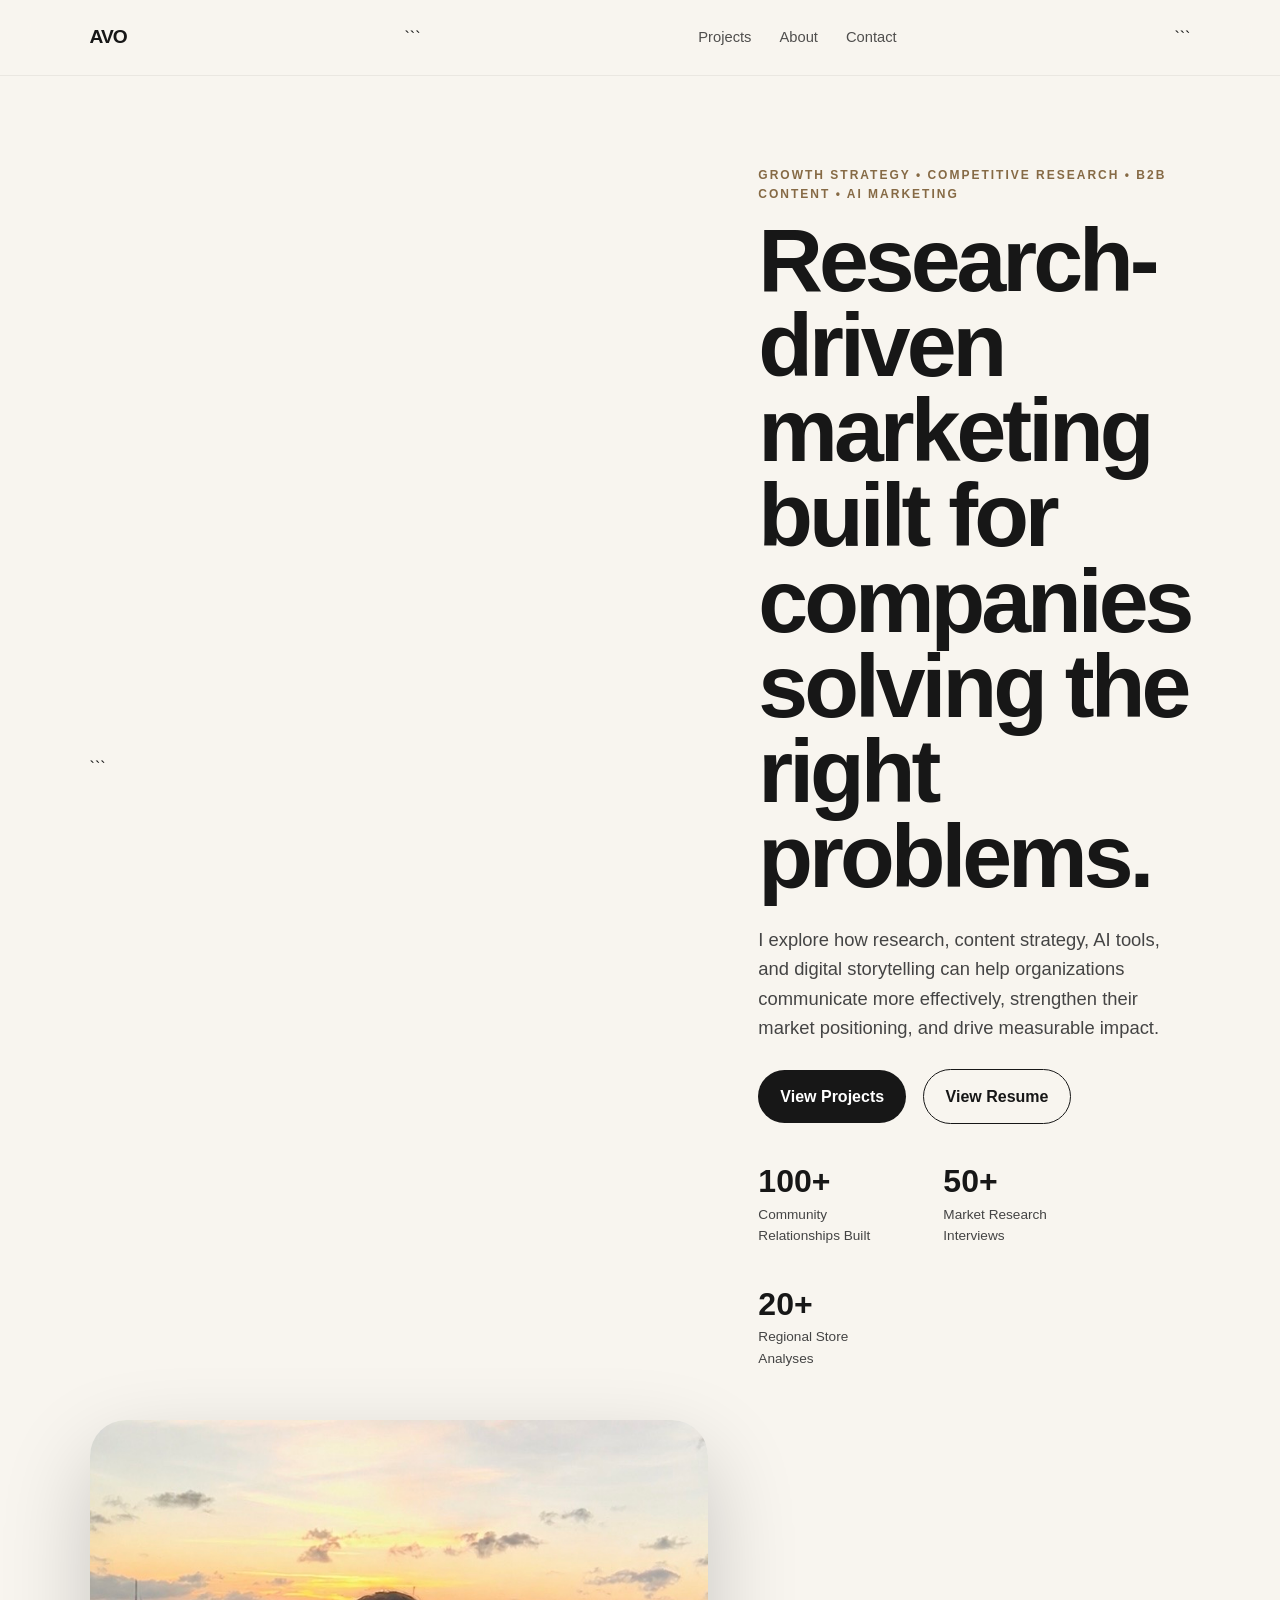
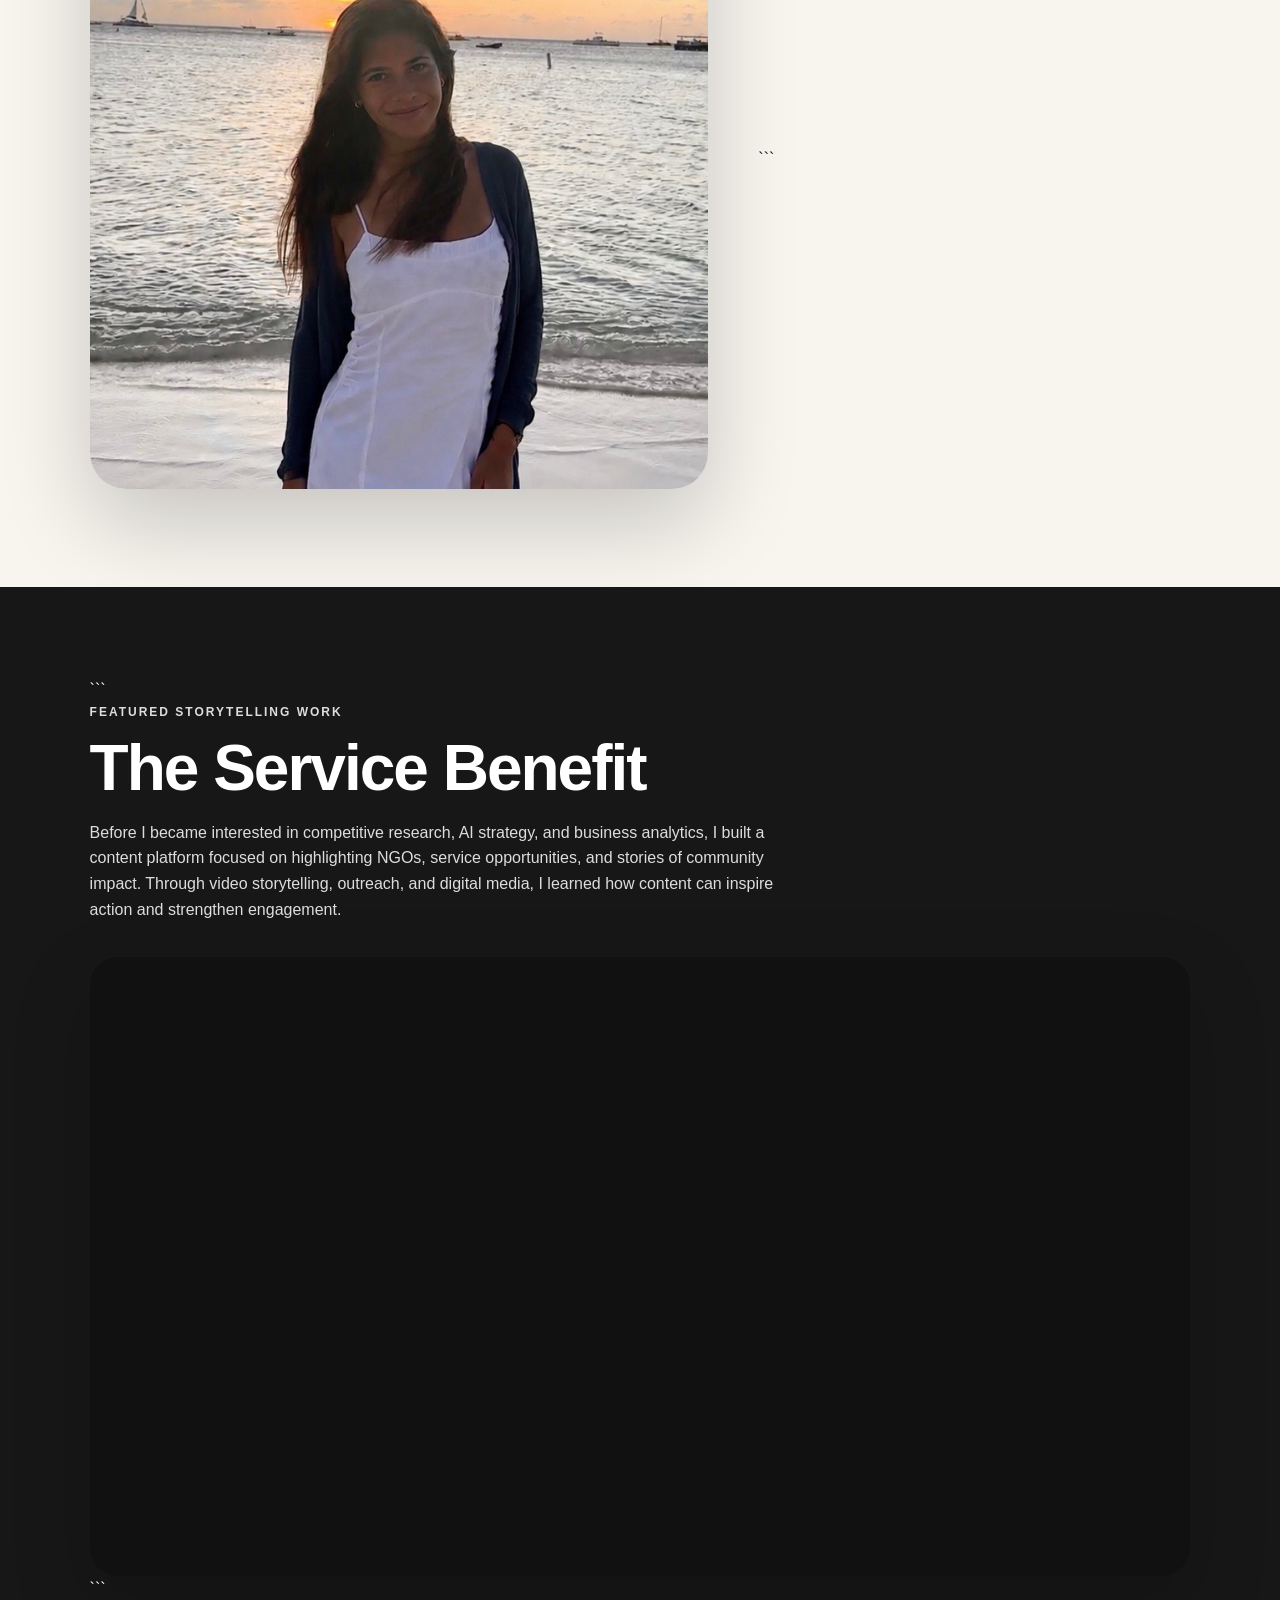
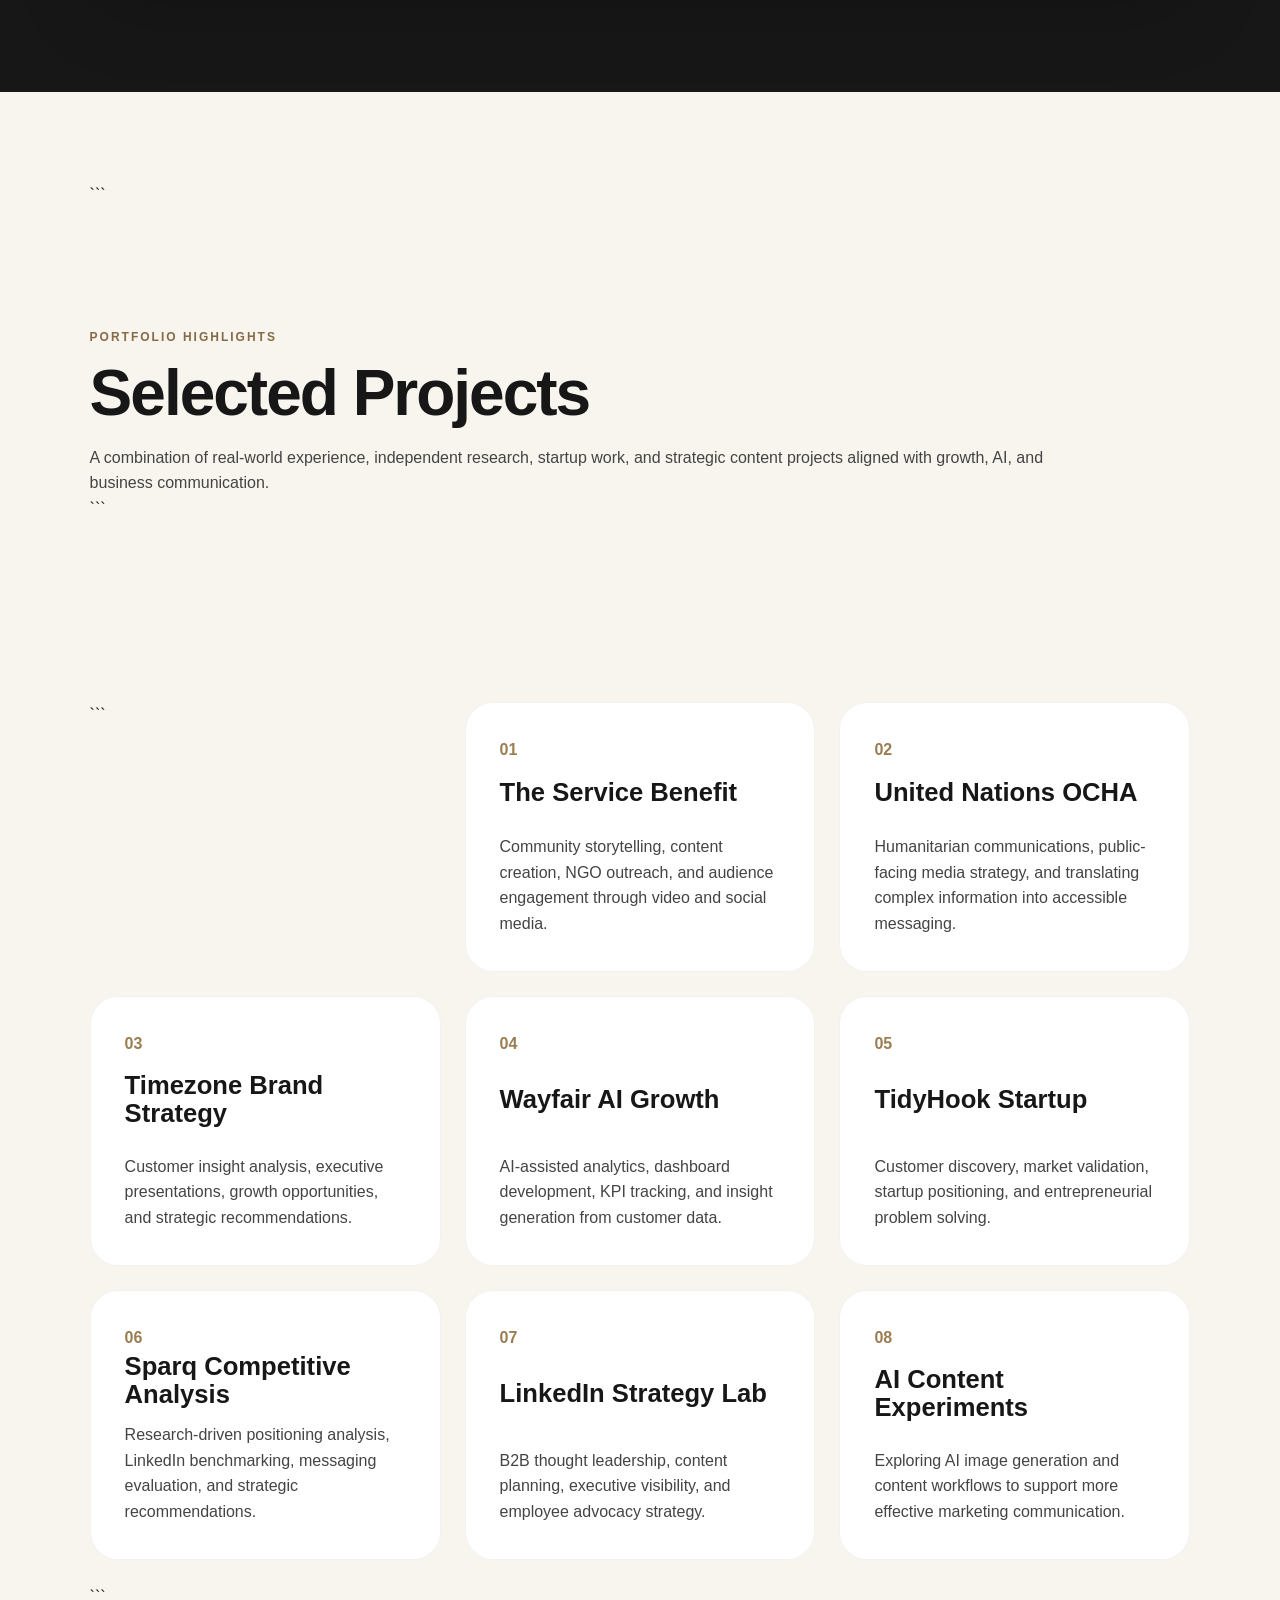
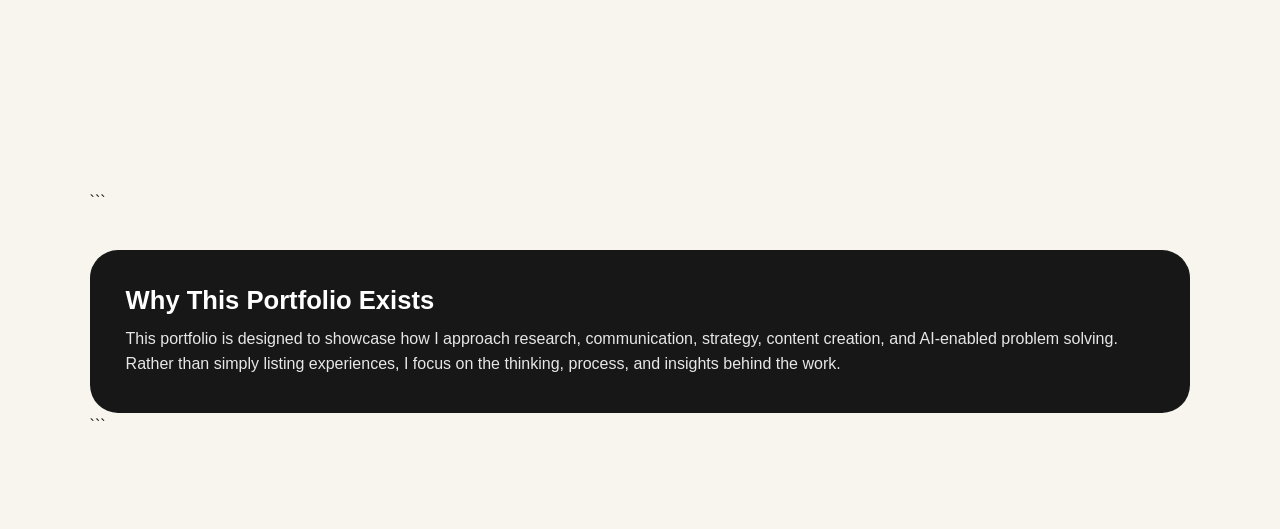
==== index.html @ b88ea1ae "update" ====
<!DOCTYPE html>

<html lang="en">
<head>
  <meta charset="UTF-8" />
  <meta name="viewport" content="width=device-width, initial-scale=1.0" />

  <title>Ariana Van Ormer | Growth Strategy Portfolio</title>

  <link rel="stylesheet" href="css/style.css" />
  <link rel="stylesheet" href="css/homepage.css" />
  <link rel="stylesheet" href="css/animations.css" />
</head>

<body>

  <div class="cursor-glow"></div>

  <nav class="nav">
    <a href="index.html" class="logo">AVO</a>

```
<div class="nav-links">
  <a href="projects.html">Projects</a>
  <a href="about.html">About</a>
  <a href="contact.html">Contact</a>
</div>
```

  </nav>

  <section class="hero">

```
<div class="hero-text fade-up">

  <p class="eyebrow">
    Growth Strategy • Competitive Research • B2B Content • AI Marketing
  </p>

  <h1>
    Research-driven marketing built for companies solving the right problems.
  </h1>

  <p class="hero-subtext">
    I explore how research, content strategy, AI tools, and digital storytelling can help organizations communicate more effectively, strengthen their market positioning, and drive measurable impact.
  </p>

  <div class="hero-buttons">
    <a href="projects.html" class="btn primary">View Projects</a>

    <a
      href="docs/Ariana Van Ormer - Resume.pdf"
      class="btn secondary"
      target="_blank">
      View Resume
    </a>
  </div>

  <div class="hero-stats">

    <div>
      <h3>100+</h3>
      <p>Community Relationships Built</p>
    </div>

    <div>
      <h3>50+</h3>
      <p>Market Research Interviews</p>
    </div>

    <div>
      <h3>20+</h3>
      <p>Regional Store Analyses</p>
    </div>

  </div>

</div>

<div class="hero-media fade-up delay">
  <img
    src="assets/images/about-me/headshot.jpg"
    alt="Ariana Van Ormer" />
</div>
```

  </section>

  <section class="video-feature reveal">

```
<p class="eyebrow">
  Featured Storytelling Work
</p>

<h2>
  The Service Benefit
</h2>

<p>
  Before I became interested in competitive research, AI strategy, and business analytics, I built a content platform focused on highlighting NGOs, service opportunities, and stories of community impact. Through video storytelling, outreach, and digital media, I learned how content can inspire action and strengthen engagement.
</p>

<div class="youtube-frame">

  <iframe
    src="https://www.youtube.com/embed/CHI6jmETWxI"
    title="The Service Benefit Featured Video"
    frameborder="0"
    allowfullscreen>
  </iframe>

</div>
```

  </section>

  <section class="reveal">

```
<div class="page-header">

  <p class="eyebrow">
    Portfolio Highlights
  </p>

  <h2>
    Selected Projects
  </h2>

  <p>
    A combination of real-world experience, independent research, startup work, and strategic content projects aligned with growth, AI, and business communication.
  </p>

</div>
```

  </section>

  <section class="project-grid reveal">

```
<a class="project-card" href="projects/service-benefit.html">

  <span>01</span>

  <h3>
    The Service Benefit
  </h3>

  <p>
    Community storytelling, content creation, NGO outreach, and audience engagement through video and social media.
  </p>

</a>

<a class="project-card" href="projects/un-ocha.html">

  <span>02</span>

  <h3>
    United Nations OCHA
  </h3>

  <p>
    Humanitarian communications, public-facing media strategy, and translating complex information into accessible messaging.
  </p>

</a>

<a class="project-card" href="projects/timezone-brand-strategy.html">

  <span>03</span>

  <h3>
    Timezone Brand Strategy
  </h3>

  <p>
    Customer insight analysis, executive presentations, growth opportunities, and strategic recommendations.
  </p>

</a>

<a class="project-card" href="projects/wayfair-ai-growth.html">

  <span>04</span>

  <h3>
    Wayfair AI Growth
  </h3>

  <p>
    AI-assisted analytics, dashboard development, KPI tracking, and insight generation from customer data.
  </p>

</a>

<a class="project-card" href="projects/tidyhook-startup.html">

  <span>05</span>

  <h3>
    TidyHook Startup
  </h3>

  <p>
    Customer discovery, market validation, startup positioning, and entrepreneurial problem solving.
  </p>

</a>

<a class="project-card" href="projects/competitive-analysis.html">

  <span>06</span>

  <h3>
    Sparq Competitive Analysis
  </h3>

  <p>
    Research-driven positioning analysis, LinkedIn benchmarking, messaging evaluation, and strategic recommendations.
  </p>

</a>

<a class="project-card" href="projects/linkedin-strategy-lab.html">

  <span>07</span>

  <h3>
    LinkedIn Strategy Lab
  </h3>

  <p>
    B2B thought leadership, content planning, executive visibility, and employee advocacy strategy.
  </p>

</a>

<a class="project-card" href="projects/ai-content-experiments.html">

  <span>08</span>

  <h3>
    AI Content Experiments
  </h3>

  <p>
    Exploring AI image generation and content workflows to support more effective marketing communication.
  </p>

</a>
```

  </section>

  <section class="reveal">

```
<div class="insight-card">

  <h3>
    Why This Portfolio Exists
  </h3>

  <p>
    This portfolio is designed to showcase how I approach research, communication, strategy, content creation, and AI-enabled problem solving. Rather than simply listing experiences, I focus on the thinking, process, and insights behind the work.
  </p>

</div>
```

  </section>

  <script src="js/main.js"></script>

  <script src="js/navigation.js"></script>

  <script src="js/animations.js"></script>

  <script src="js/charts.js"></script>

</body>
</html>
---- css/style.css ----
* {
  margin: 0;
  padding: 0;
  box-sizing: border-box;
}

body {
  font-family: Inter, Arial, sans-serif;
  background: #f8f5ef;
  color: #171717;
  line-height: 1.6;
}

a {
  color: inherit;
  text-decoration: none;
}

.nav {
  position: sticky;
  top: 0;
  z-index: 100;
  padding: 22px 7%;
  display: flex;
  justify-content: space-between;
  align-items: center;
  background: rgba(248, 245, 239, 0.85);
  backdrop-filter: blur(18px);
  border-bottom: 1px solid rgba(0,0,0,0.06);
}

.logo {
  font-weight: 800;
  letter-spacing: -1px;
  font-size: 1.2rem;
}

.nav-links {
  display: flex;
  gap: 28px;
}

.nav-links a {
  font-size: 0.92rem;
  opacity: 0.75;
  transition: 0.3s;
}

.nav-links a:hover {
  opacity: 1;
}

section {
  padding: 90px 7%;
}

.eyebrow {
  text-transform: uppercase;
  letter-spacing: 2px;
  font-size: 0.75rem;
  color: #866a45;
  font-weight: 700;
  margin-bottom: 14px;
}

h1 {
  font-size: clamp(3rem, 7vw, 6.7rem);
  line-height: 0.95;
  letter-spacing: -4px;
}

h2 {
  font-size: clamp(2.2rem, 5vw, 4.5rem);
  line-height: 1;
  letter-spacing: -2px;
  margin-bottom: 20px;
}

h3 {
  font-size: 1.6rem;
  line-height: 1.1;
  margin-bottom: 12px;
}

p {
  color: #444;
}

.btn {
  display: inline-block;
  padding: 14px 22px;
  border-radius: 999px;
  font-weight: 700;
  margin-right: 12px;
  transition: 0.3s;
}

.primary {
  background: #171717;
  color: white;
}

.secondary {
  border: 1px solid #171717;
}

.btn:hover {
  transform: translateY(-3px);
}

.youtube-frame,
.video-box {
  margin-top: 35px;
  width: 100%;
  aspect-ratio: 16 / 9;
  border-radius: 28px;
  overflow: hidden;
  box-shadow: 0 30px 80px rgba(0,0,0,0.18);
  background: #111;
}

.youtube-frame iframe,
.video-box video {
  width: 100%;
  height: 100%;
}

.project-grid {
  display: grid;
  grid-template-columns: repeat(auto-fit, minmax(280px, 1fr));
  gap: 24px;
}

.project-card {
  background: white;
  padding: 34px;
  border-radius: 28px;
  min-height: 270px;
  display: flex;
  flex-direction: column;
  justify-content: space-between;
  transition: 0.35s;
  border: 1px solid rgba(0,0,0,0.05);
}

.project-card:hover {
  transform: translateY(-8px);
  box-shadow: 0 30px 60px rgba(0,0,0,0.12);
}

.project-card span {
  color: #9b7d52;
  font-weight: 800;
}

.page-header {
  padding-top: 120px;
  max-width: 1000px;
}

.case-section {
  max-width: 1100px;
  margin: auto;
}

.visual-grid {
  display: grid;
  grid-template-columns: repeat(auto-fit, minmax(260px, 1fr));
  gap: 22px;
  margin-top: 35px;
}

.visual-grid img {
  width: 100%;
  border-radius: 24px;
  box-shadow: 0 18px 45px rgba(0,0,0,0.12);
}

.insight-card {
  background: #171717;
  color: white;
  padding: 36px;
  border-radius: 28px;
  margin-top: 35px;
}

.insight-card p {
  color: #e7e7e7;
}

@media (max-width: 760px) {
  .nav-links {
    gap: 14px;
  }

  section {
    padding: 65px 6%;
  }
}
---- css/homepage.css ----
.hero {
  min-height: 92vh;
  display: grid;
  grid-template-columns: 1.25fr 0.75fr;
  align-items: center;
  gap: 50px;
}

.hero-subtext {
  font-size: 1.15rem;
  max-width: 650px;
  margin: 26px 0;
}

.hero-media img {
  width: 100%;
  border-radius: 36px;
  box-shadow: 0 35px 90px rgba(0,0,0,0.2);
  object-fit: cover;
}

.hero-stats {
  display: flex;
  gap: 40px;
  margin-top: 40px;
  flex-wrap: wrap;
}

.hero-stats h3 {
  font-size: 2rem;
  color: #171717;
  margin-bottom: 4px;
}

.hero-stats p {
  font-size: 0.85rem;
  max-width: 145px;
}

.video-feature {
  background: #171717;
  color: white;
}

.video-feature p {
  max-width: 720px;
  color: #ddd;
}

.video-feature h2 {
  color: white;
}

@media (max-width: 900px) {
  .hero {
    grid-template-columns: 1fr;
  }
}
---- css/animations.css ----
.fade-up {
  opacity: 0;
  transform: translateY(30px);
  animation: fadeUp 0.9s ease forwards;
}

.delay {
  animation-delay: 0.25s;
}

@keyframes fadeUp {
  to {
    opacity: 1;
    transform: translateY(0);
  }
}

.reveal {
  opacity: 0;
  transform: translateY(50px);
  transition: all 1s ease;
}

.reveal-left {
  opacity: 0;
  transform: translateX(-60px);
  transition: all 1s ease;
}

.reveal-right {
  opacity: 0;
  transform: translateX(60px);
  transition: all 1s ease;
}

.show,
.show.reveal-left,
.show.reveal-right {
  opacity: 1;
  transform: translate(0);
}
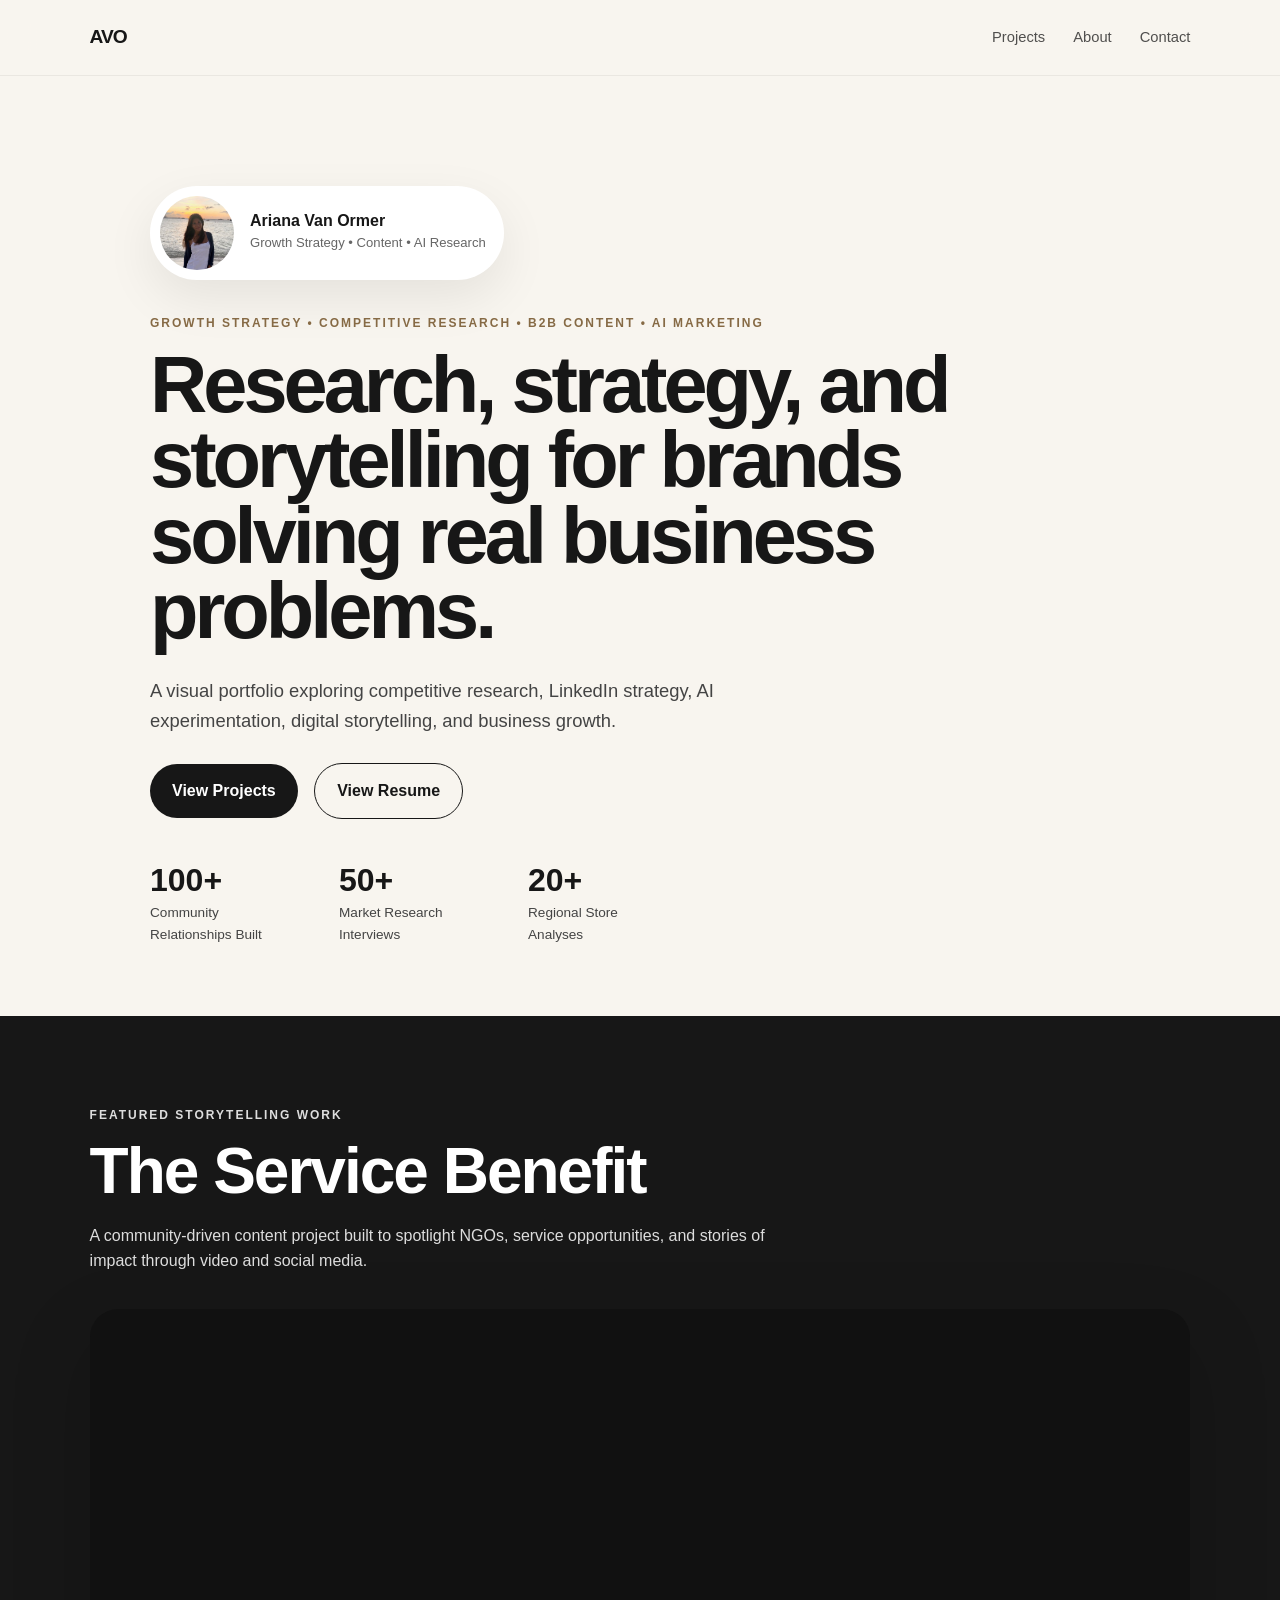
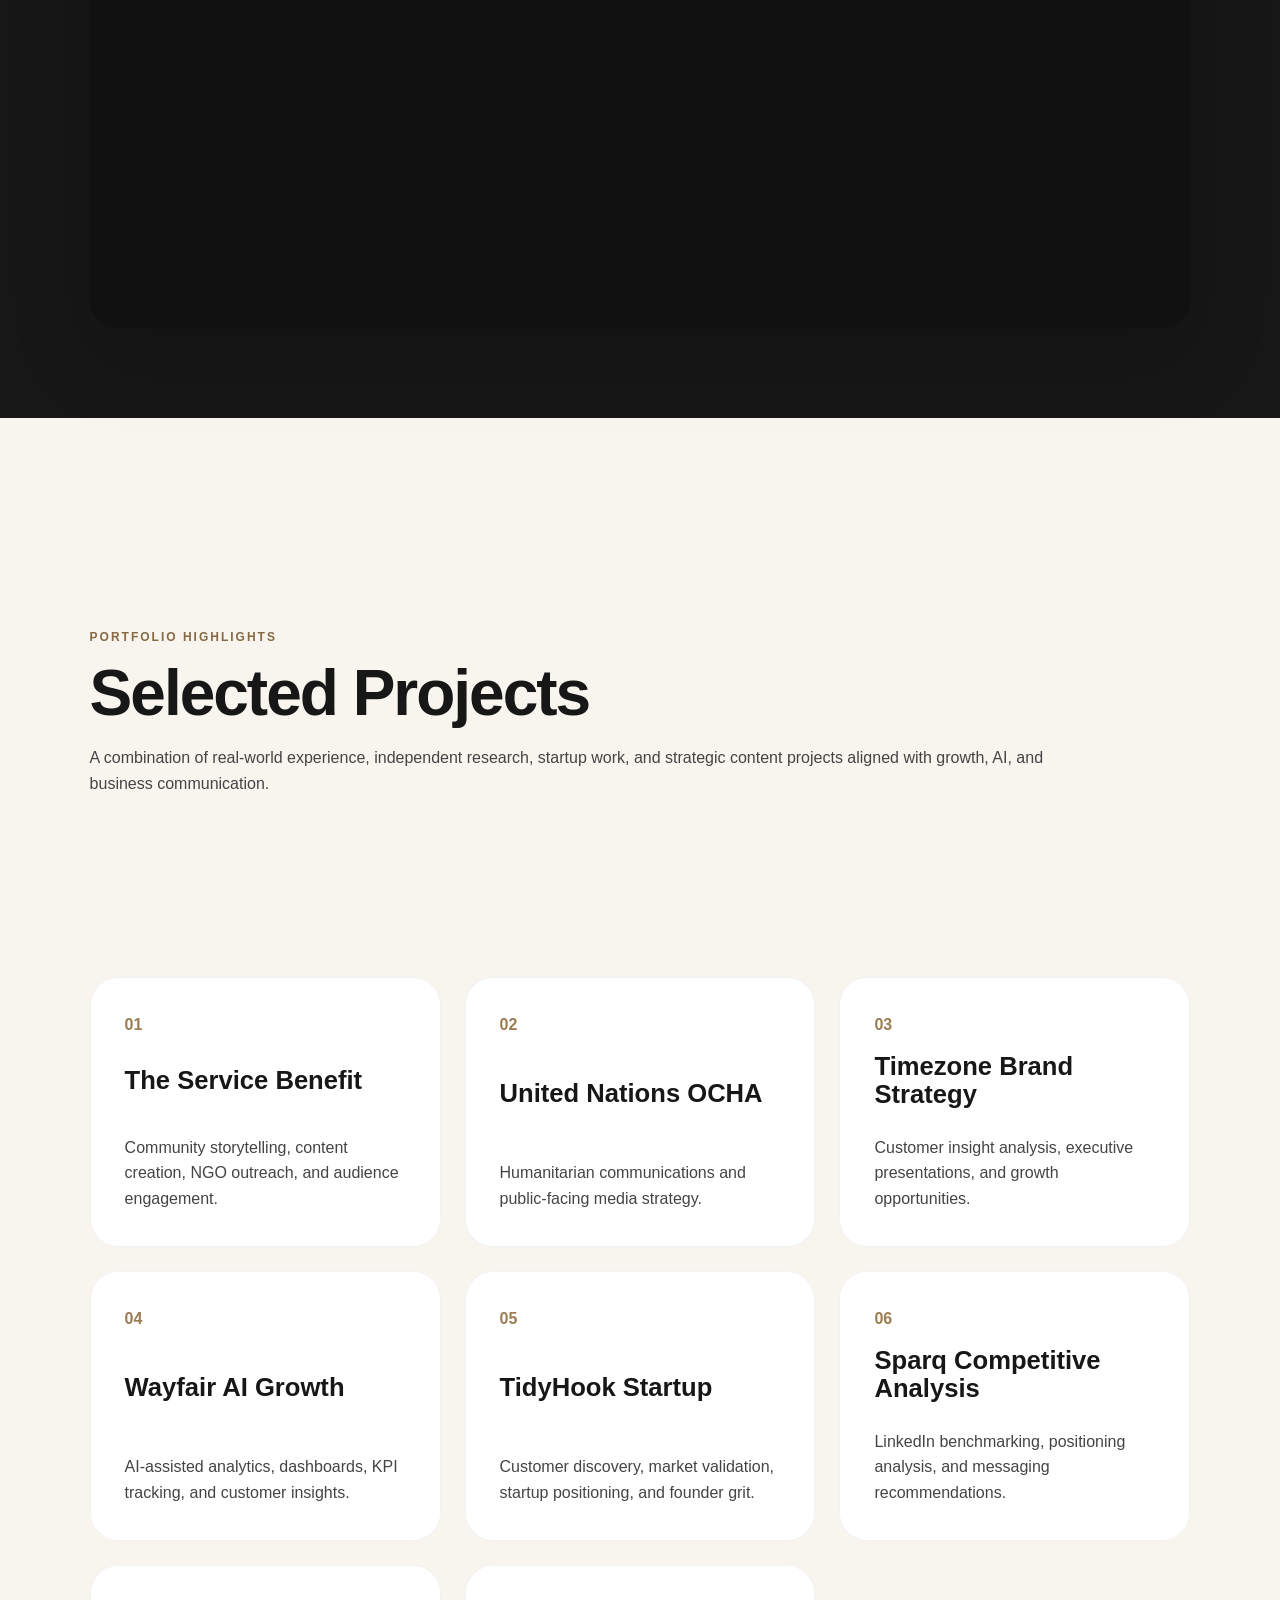
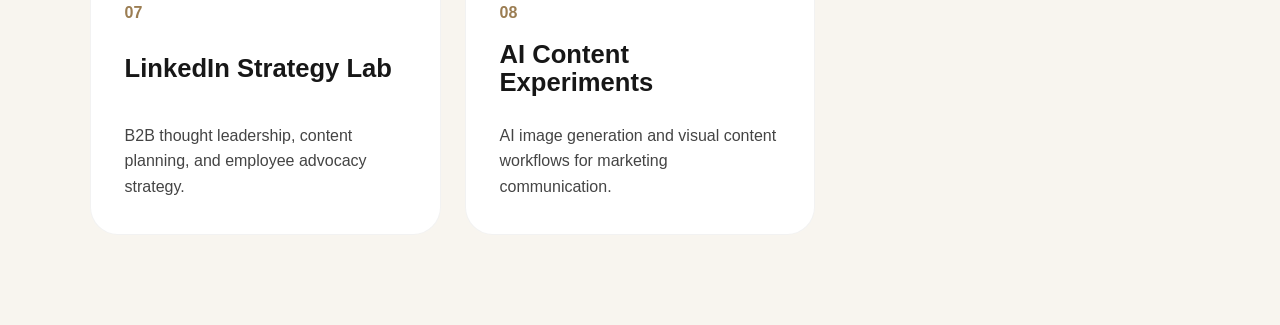
==== commit af0bafd5: "updates" ====
--- a/index.html
+++ b/index.html
@@ -1,5 +1,4 @@
 <!DOCTYPE html>
-
 <html lang="en">
 <head>
   <meta charset="UTF-8" />
@@ -13,274 +12,162 @@
 </head>
 
 <body>
-
   <div class="cursor-glow"></div>
 
   <nav class="nav">
     <a href="index.html" class="logo">AVO</a>
 
-```
-<div class="nav-links">
-  <a href="projects.html">Projects</a>
-  <a href="about.html">About</a>
-  <a href="contact.html">Contact</a>
-</div>
-```
-
+    <div class="nav-links">
+      <a href="projects.html">Projects</a>
+      <a href="about.html">About</a>
+      <a href="contact.html">Contact</a>
+    </div>
   </nav>
 
-  <section class="hero">
+  <section class="home-hero">
 
-```
-<div class="hero-text fade-up">
+    <div class="home-intro fade-up">
 
-  <p class="eyebrow">
-    Growth Strategy • Competitive Research • B2B Content • AI Marketing
-  </p>
+      <div class="profile-chip">
+        <img src="assets/images/about-me/headshot.jpg" alt="Ariana Van Ormer" />
 
-  <h1>
-    Research-driven marketing built for companies solving the right problems.
-  </h1>
+        <div>
+          <h3>Ariana Van Ormer</h3>
+          <p>Growth Strategy • Content • AI Research</p>
+        </div>
+      </div>
 
-  <p class="hero-subtext">
-    I explore how research, content strategy, AI tools, and digital storytelling can help organizations communicate more effectively, strengthen their market positioning, and drive measurable impact.
-  </p>
+      <p class="eyebrow">
+        Growth Strategy • Competitive Research • B2B Content • AI Marketing
+      </p>
 
-  <div class="hero-buttons">
-    <a href="projects.html" class="btn primary">View Projects</a>
+      <h1>
+        Research, strategy, and storytelling for brands solving real business problems.
+      </h1>
 
-    <a
-      href="docs/Ariana Van Ormer - Resume.pdf"
-      class="btn secondary"
-      target="_blank">
-      View Resume
-    </a>
-  </div>
+      <p class="hero-subtext">
+        A visual portfolio exploring competitive research, LinkedIn strategy, AI experimentation,
+        digital storytelling, and business growth.
+      </p>
 
-  <div class="hero-stats">
+      <div class="hero-buttons">
+        <a href="projects.html" class="btn primary">View Projects</a>
+        <a href="docs/Ariana Van Ormer - Resume.pdf" class="btn secondary" target="_blank">View Resume</a>
+      </div>
 
-    <div>
-      <h3>100+</h3>
-      <p>Community Relationships Built</p>
+      <div class="hero-stats">
+        <div>
+          <h3>100+</h3>
+          <p>Community Relationships Built</p>
+        </div>
+
+        <div>
+          <h3>50+</h3>
+          <p>Market Research Interviews</p>
+        </div>
+
+        <div>
+          <h3>20+</h3>
+          <p>Regional Store Analyses</p>
+        </div>
+      </div>
+
     </div>
-
-    <div>
-      <h3>50+</h3>
-      <p>Market Research Interviews</p>
-    </div>
-
-    <div>
-      <h3>20+</h3>
-      <p>Regional Store Analyses</p>
-    </div>
-
-  </div>
-
-</div>
-
-<div class="hero-media fade-up delay">
-  <img
-    src="assets/images/about-me/headshot.jpg"
-    alt="Ariana Van Ormer" />
-</div>
-```
 
   </section>
 
   <section class="video-feature reveal">
 
-```
-<p class="eyebrow">
-  Featured Storytelling Work
-</p>
+    <p class="eyebrow">Featured Storytelling Work</p>
 
-<h2>
-  The Service Benefit
-</h2>
+    <h2>The Service Benefit</h2>
 
-<p>
-  Before I became interested in competitive research, AI strategy, and business analytics, I built a content platform focused on highlighting NGOs, service opportunities, and stories of community impact. Through video storytelling, outreach, and digital media, I learned how content can inspire action and strengthen engagement.
-</p>
+    <p>
+      A community-driven content project built to spotlight NGOs, service opportunities,
+      and stories of impact through video and social media.
+    </p>
 
-<div class="youtube-frame">
-
-  <iframe
-    src="https://www.youtube.com/embed/CHI6jmETWxI"
-    title="The Service Benefit Featured Video"
-    frameborder="0"
-    allowfullscreen>
-  </iframe>
-
-</div>
-```
+    <div class="youtube-frame">
+      <iframe
+        src="https://www.youtube.com/embed/CHI6jmETWxI"
+        title="The Service Benefit Featured Video"
+        frameborder="0"
+        allowfullscreen>
+      </iframe>
+    </div>
 
   </section>
 
   <section class="reveal">
 
-```
-<div class="page-header">
+    <div class="page-header">
+      <p class="eyebrow">Portfolio Highlights</p>
 
-  <p class="eyebrow">
-    Portfolio Highlights
-  </p>
+      <h2>Selected Projects</h2>
 
-  <h2>
-    Selected Projects
-  </h2>
-
-  <p>
-    A combination of real-world experience, independent research, startup work, and strategic content projects aligned with growth, AI, and business communication.
-  </p>
-
-</div>
-```
+      <p>
+        A combination of real-world experience, independent research, startup work,
+        and strategic content projects aligned with growth, AI, and business communication.
+      </p>
+    </div>
 
   </section>
 
   <section class="project-grid reveal">
 
-```
-<a class="project-card" href="projects/service-benefit.html">
+    <a class="project-card" href="projects/service-benefit.html">
+      <span>01</span>
+      <h3>The Service Benefit</h3>
+      <p>Community storytelling, content creation, NGO outreach, and audience engagement.</p>
+    </a>
 
-  <span>01</span>
+    <a class="project-card" href="projects/un-ocha.html">
+      <span>02</span>
+      <h3>United Nations OCHA</h3>
+      <p>Humanitarian communications and public-facing media strategy.</p>
+    </a>
 
-  <h3>
-    The Service Benefit
-  </h3>
+    <a class="project-card" href="projects/timezone-brand-strategy.html">
+      <span>03</span>
+      <h3>Timezone Brand Strategy</h3>
+      <p>Customer insight analysis, executive presentations, and growth opportunities.</p>
+    </a>
 
-  <p>
-    Community storytelling, content creation, NGO outreach, and audience engagement through video and social media.
-  </p>
+    <a class="project-card" href="projects/wayfair-ai-growth.html">
+      <span>04</span>
+      <h3>Wayfair AI Growth</h3>
+      <p>AI-assisted analytics, dashboards, KPI tracking, and customer insights.</p>
+    </a>
 
-</a>
+    <a class="project-card" href="projects/tidyhook-startup.html">
+      <span>05</span>
+      <h3>TidyHook Startup</h3>
+      <p>Customer discovery, market validation, startup positioning, and founder grit.</p>
+    </a>
 
-<a class="project-card" href="projects/un-ocha.html">
+    <a class="project-card" href="projects/competitive-analysis.html">
+      <span>06</span>
+      <h3>Sparq Competitive Analysis</h3>
+      <p>LinkedIn benchmarking, positioning analysis, and messaging recommendations.</p>
+    </a>
 
-  <span>02</span>
+    <a class="project-card" href="projects/linkedin-strategy-lab.html">
+      <span>07</span>
+      <h3>LinkedIn Strategy Lab</h3>
+      <p>B2B thought leadership, content planning, and employee advocacy strategy.</p>
+    </a>
 
-  <h3>
-    United Nations OCHA
-  </h3>
-
-  <p>
-    Humanitarian communications, public-facing media strategy, and translating complex information into accessible messaging.
-  </p>
-
-</a>
-
-<a class="project-card" href="projects/timezone-brand-strategy.html">
-
-  <span>03</span>
-
-  <h3>
-    Timezone Brand Strategy
-  </h3>
-
-  <p>
-    Customer insight analysis, executive presentations, growth opportunities, and strategic recommendations.
-  </p>
-
-</a>
-
-<a class="project-card" href="projects/wayfair-ai-growth.html">
-
-  <span>04</span>
-
-  <h3>
-    Wayfair AI Growth
-  </h3>
-
-  <p>
-    AI-assisted analytics, dashboard development, KPI tracking, and insight generation from customer data.
-  </p>
-
-</a>
-
-<a class="project-card" href="projects/tidyhook-startup.html">
-
-  <span>05</span>
-
-  <h3>
-    TidyHook Startup
-  </h3>
-
-  <p>
-    Customer discovery, market validation, startup positioning, and entrepreneurial problem solving.
-  </p>
-
-</a>
-
-<a class="project-card" href="projects/competitive-analysis.html">
-
-  <span>06</span>
-
-  <h3>
-    Sparq Competitive Analysis
-  </h3>
-
-  <p>
-    Research-driven positioning analysis, LinkedIn benchmarking, messaging evaluation, and strategic recommendations.
-  </p>
-
-</a>
-
-<a class="project-card" href="projects/linkedin-strategy-lab.html">
-
-  <span>07</span>
-
-  <h3>
-    LinkedIn Strategy Lab
-  </h3>
-
-  <p>
-    B2B thought leadership, content planning, executive visibility, and employee advocacy strategy.
-  </p>
-
-</a>
-
-<a class="project-card" href="projects/ai-content-experiments.html">
-
-  <span>08</span>
-
-  <h3>
-    AI Content Experiments
-  </h3>
-
-  <p>
-    Exploring AI image generation and content workflows to support more effective marketing communication.
-  </p>
-
-</a>
-```
-
-  </section>
-
-  <section class="reveal">
-
-```
-<div class="insight-card">
-
-  <h3>
-    Why This Portfolio Exists
-  </h3>
-
-  <p>
-    This portfolio is designed to showcase how I approach research, communication, strategy, content creation, and AI-enabled problem solving. Rather than simply listing experiences, I focus on the thinking, process, and insights behind the work.
-  </p>
-
-</div>
-```
+    <a class="project-card" href="projects/ai-content-experiments.html">
+      <span>08</span>
+      <h3>AI Content Experiments</h3>
+      <p>AI image generation and visual content workflows for marketing communication.</p>
+    </a>
 
   </section>
 
   <script src="js/main.js"></script>
-
   <script src="js/navigation.js"></script>
-
   <script src="js/animations.js"></script>
-
   <script src="js/charts.js"></script>
-
 </body>
-</html>
+</html>
--- a/css/style.css
+++ b/css/style.css
@@ -64,9 +64,10 @@
 }
 
 h1 {
-  font-size: clamp(3rem, 7vw, 6.7rem);
+  font-size: clamp(3rem, 5vw, 5.5rem);
   line-height: 0.95;
   letter-spacing: -4px;
+  max-width: 700px;
 }
 
 h2 {
--- a/css/homepage.css
+++ b/css/homepage.css
@@ -1,28 +1,62 @@
-.hero {
-  min-height: 92vh;
-  display: grid;
-  grid-template-columns: 1.25fr 0.75fr;
+.home-hero {
+  min-height: 82vh;
+  display: flex;
   align-items: center;
-  gap: 50px;
+  justify-content: center;
+  padding: 110px 7% 70px;
+}
+
+.home-intro {
+  width: 100%;
+  max-width: 980px;
+}
+
+.profile-chip {
+  display: inline-flex;
+  align-items: center;
+  gap: 16px;
+  background: white;
+  padding: 10px 18px 10px 10px;
+  border-radius: 999px;
+  box-shadow: 0 18px 50px rgba(0,0,0,0.08);
+  margin-bottom: 34px;
+}
+
+.profile-chip img {
+  width: 74px;
+  height: 74px;
+  object-fit: cover;
+  object-position: center;
+  border-radius: 50%;
+}
+
+.profile-chip h3 {
+  font-size: 1rem;
+  margin-bottom: 2px;
+}
+
+.profile-chip p {
+  font-size: 0.82rem;
+  color: #666;
+}
+
+.home-hero h1 {
+  max-width: 980px;
+  font-size: clamp(3rem, 6.2vw, 6.5rem);
+  line-height: 0.95;
+  letter-spacing: -4px;
 }
 
 .hero-subtext {
   font-size: 1.15rem;
-  max-width: 650px;
-  margin: 26px 0;
-}
-
-.hero-media img {
-  width: 100%;
-  border-radius: 36px;
-  box-shadow: 0 35px 90px rgba(0,0,0,0.2);
-  object-fit: cover;
+  max-width: 680px;
+  margin: 28px 0;
 }
 
 .hero-stats {
   display: flex;
-  gap: 40px;
-  margin-top: 40px;
+  gap: 44px;
+  margin-top: 44px;
   flex-wrap: wrap;
 }
 
@@ -51,8 +85,20 @@
   color: white;
 }
 
-@media (max-width: 900px) {
-  .hero {
-    grid-template-columns: 1fr;
+@media (max-width: 700px) {
+  .home-hero {
+    padding-top: 80px;
+  }
+
+  .home-hero h1 {
+    letter-spacing: -2px;
+  }
+
+  .profile-chip {
+    border-radius: 28px;
+  }
+
+  .hero-stats {
+    gap: 24px;
   }
 }
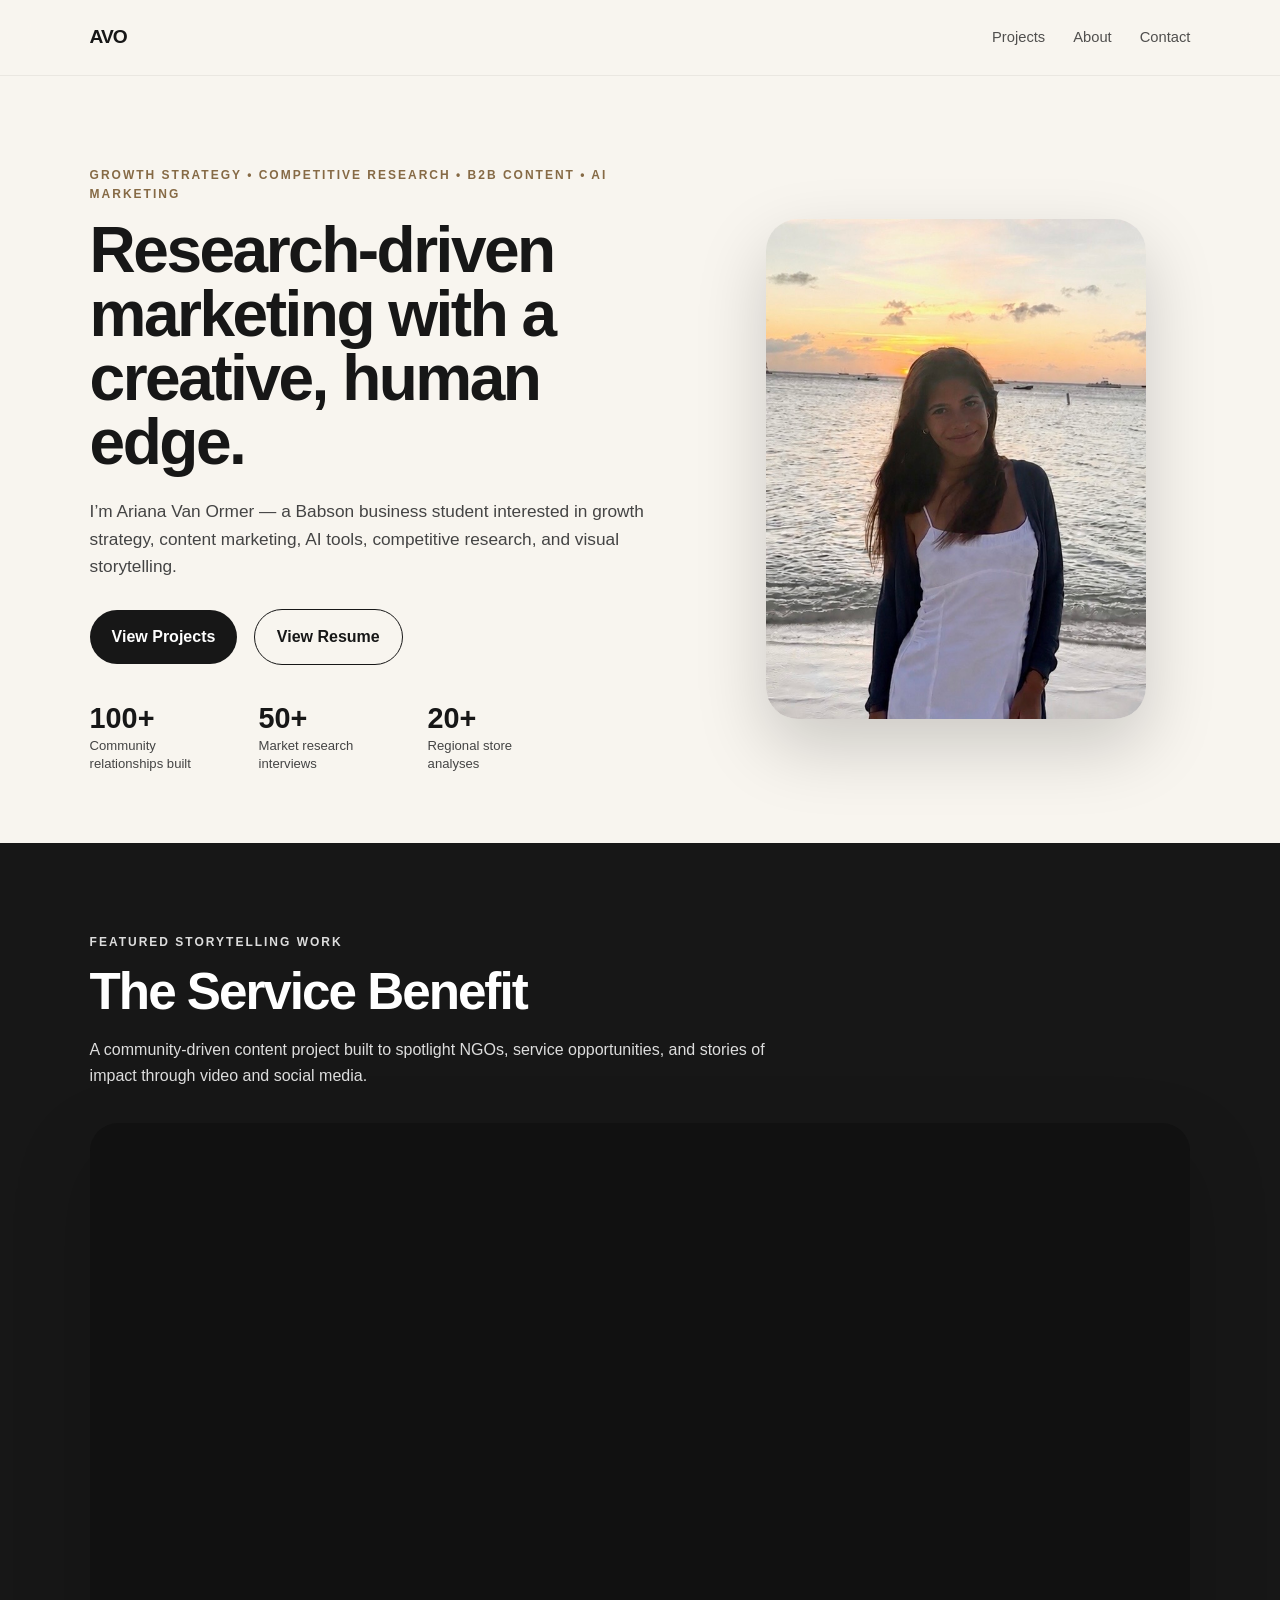
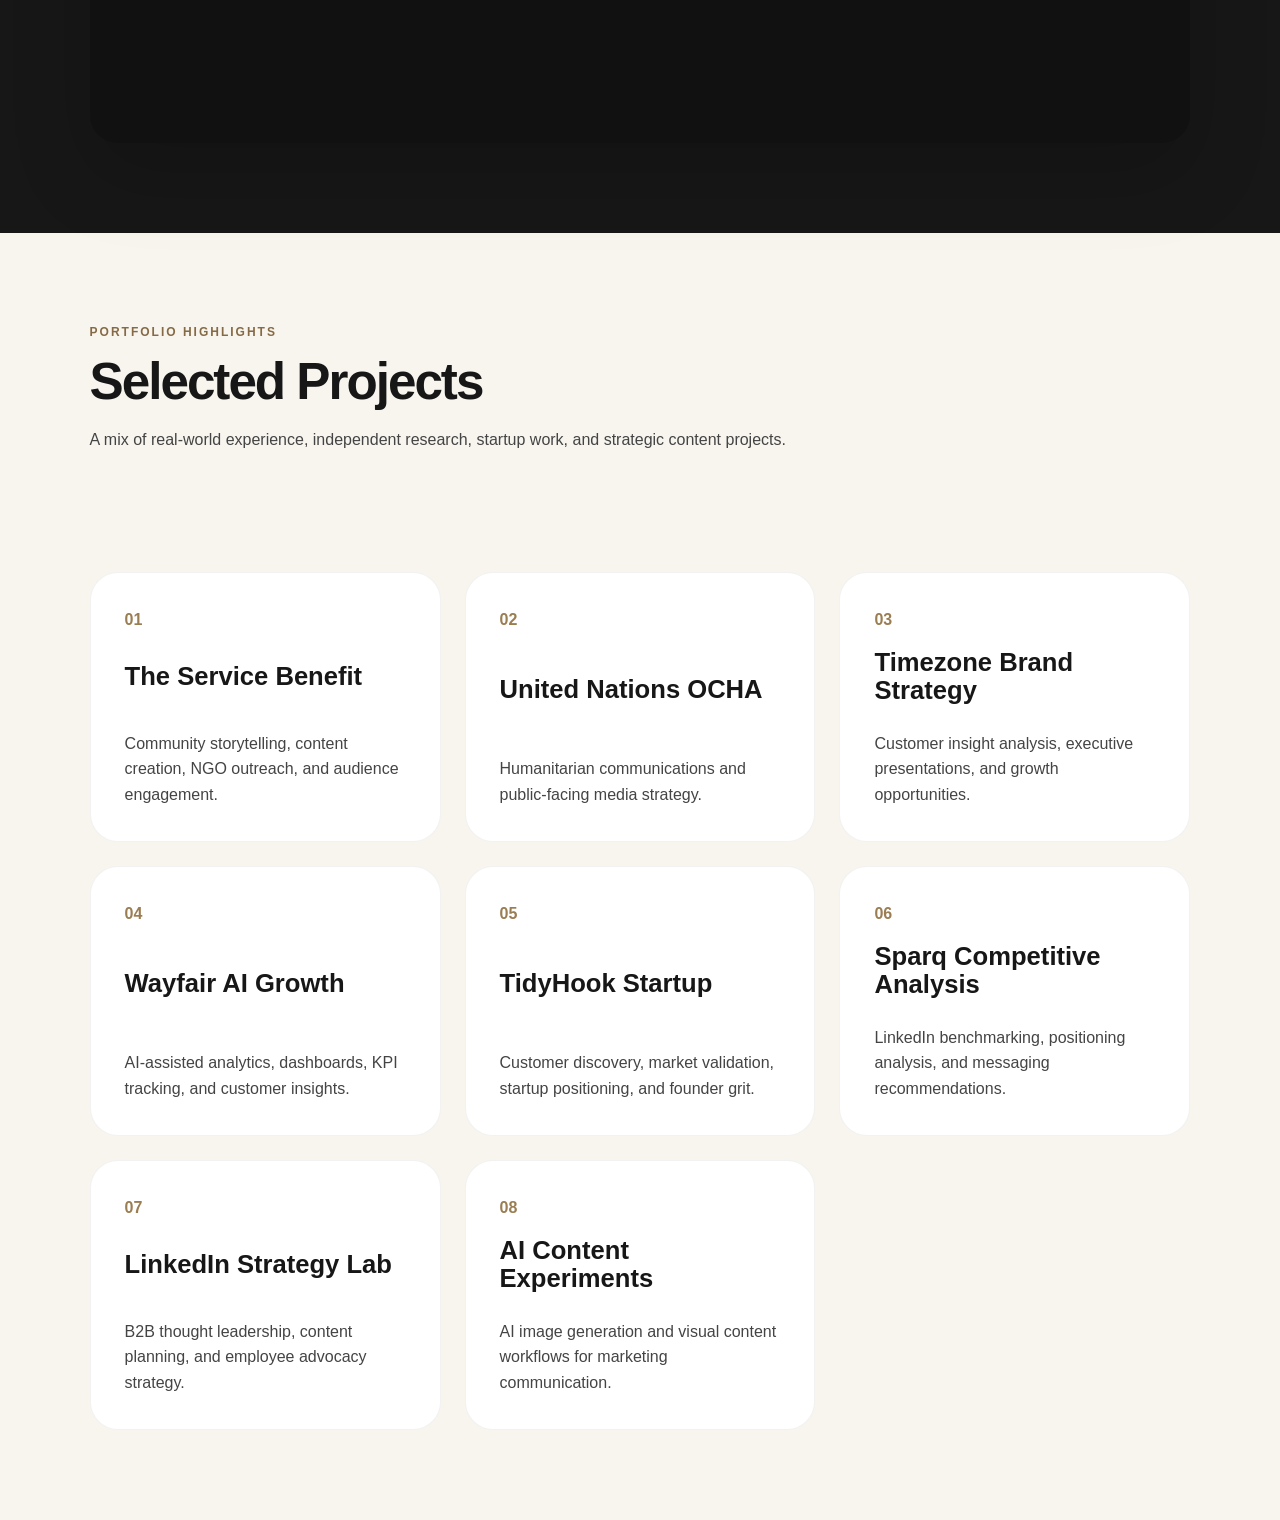
==== commit 23016cf0: "update" ====
--- a/index.html
+++ b/index.html
@@ -12,8 +12,6 @@
 </head>
 
 <body>
-  <div class="cursor-glow"></div>
-
   <nav class="nav">
     <a href="index.html" class="logo">AVO</a>
 
@@ -24,146 +22,132 @@
     </div>
   </nav>
 
-  <section class="home-hero">
+  <main class="home-page">
 
-    <div class="home-intro fade-up">
+    <section class="clean-hero">
 
-      <div class="profile-chip">
-        <img src="assets/images/about-me/headshot.jpg" alt="Ariana Van Ormer" />
+      <div class="clean-hero-text">
+        <p class="eyebrow">Growth Strategy • Competitive Research • B2B Content • AI Marketing</p>
 
-        <div>
-          <h3>Ariana Van Ormer</h3>
-          <p>Growth Strategy • Content • AI Research</p>
+        <h1>Research-driven marketing with a creative, human edge.</h1>
+
+        <p class="clean-subtext">
+          I’m Ariana Van Ormer — a Babson business student interested in growth strategy,
+          content marketing, AI tools, competitive research, and visual storytelling.
+        </p>
+
+        <div class="hero-buttons">
+          <a href="projects.html" class="btn primary">View Projects</a>
+          <a href="docs/Ariana Van Ormer - Resume.pdf" class="btn secondary" target="_blank">View Resume</a>
+        </div>
+
+        <div class="clean-stats">
+          <div>
+            <h3>100+</h3>
+            <p>Community relationships built</p>
+          </div>
+
+          <div>
+            <h3>50+</h3>
+            <p>Market research interviews</p>
+          </div>
+
+          <div>
+            <h3>20+</h3>
+            <p>Regional store analyses</p>
+          </div>
         </div>
       </div>
 
-      <p class="eyebrow">
-        Growth Strategy • Competitive Research • B2B Content • AI Marketing
+      <div class="clean-hero-photo">
+        <img src="assets/images/about-me/headshot.jpg" alt="Ariana Van Ormer" />
+      </div>
+
+    </section>
+
+    <section class="video-feature">
+      <p class="eyebrow">Featured Storytelling Work</p>
+
+      <h2>The Service Benefit</h2>
+
+      <p>
+        A community-driven content project built to spotlight NGOs, service opportunities,
+        and stories of impact through video and social media.
       </p>
 
-      <h1>
-        Research, strategy, and storytelling for brands solving real business problems.
-      </h1>
+      <div class="youtube-frame">
+        <iframe
+          src="https://www.youtube.com/embed/CHI6jmETWxI"
+          title="The Service Benefit Featured Video"
+          frameborder="0"
+          allowfullscreen>
+        </iframe>
+      </div>
+    </section>
 
-      <p class="hero-subtext">
-        A visual portfolio exploring competitive research, LinkedIn strategy, AI experimentation,
-        digital storytelling, and business growth.
-      </p>
-
-      <div class="hero-buttons">
-        <a href="projects.html" class="btn primary">View Projects</a>
-        <a href="docs/Ariana Van Ormer - Resume.pdf" class="btn secondary" target="_blank">View Resume</a>
-      </div>
-
-      <div class="hero-stats">
-        <div>
-          <h3>100+</h3>
-          <p>Community Relationships Built</p>
-        </div>
-
-        <div>
-          <h3>50+</h3>
-          <p>Market Research Interviews</p>
-        </div>
-
-        <div>
-          <h3>20+</h3>
-          <p>Regional Store Analyses</p>
-        </div>
-      </div>
-
-    </div>
-
-  </section>
-
-  <section class="video-feature reveal">
-
-    <p class="eyebrow">Featured Storytelling Work</p>
-
-    <h2>The Service Benefit</h2>
-
-    <p>
-      A community-driven content project built to spotlight NGOs, service opportunities,
-      and stories of impact through video and social media.
-    </p>
-
-    <div class="youtube-frame">
-      <iframe
-        src="https://www.youtube.com/embed/CHI6jmETWxI"
-        title="The Service Benefit Featured Video"
-        frameborder="0"
-        allowfullscreen>
-      </iframe>
-    </div>
-
-  </section>
-
-  <section class="reveal">
-
-    <div class="page-header">
+    <section class="home-section">
       <p class="eyebrow">Portfolio Highlights</p>
 
       <h2>Selected Projects</h2>
 
-      <p>
-        A combination of real-world experience, independent research, startup work,
-        and strategic content projects aligned with growth, AI, and business communication.
+      <p class="section-intro">
+        A mix of real-world experience, independent research, startup work, and strategic content projects.
       </p>
-    </div>
+    </section>
 
-  </section>
+    <section class="project-grid">
 
-  <section class="project-grid reveal">
+      <a class="project-card" href="projects/service-benefit.html">
+        <span>01</span>
+        <h3>The Service Benefit</h3>
+        <p>Community storytelling, content creation, NGO outreach, and audience engagement.</p>
+      </a>
 
-    <a class="project-card" href="projects/service-benefit.html">
-      <span>01</span>
-      <h3>The Service Benefit</h3>
-      <p>Community storytelling, content creation, NGO outreach, and audience engagement.</p>
-    </a>
+      <a class="project-card" href="projects/un-ocha.html">
+        <span>02</span>
+        <h3>United Nations OCHA</h3>
+        <p>Humanitarian communications and public-facing media strategy.</p>
+      </a>
 
-    <a class="project-card" href="projects/un-ocha.html">
-      <span>02</span>
-      <h3>United Nations OCHA</h3>
-      <p>Humanitarian communications and public-facing media strategy.</p>
-    </a>
+      <a class="project-card" href="projects/timezone-brand-strategy.html">
+        <span>03</span>
+        <h3>Timezone Brand Strategy</h3>
+        <p>Customer insight analysis, executive presentations, and growth opportunities.</p>
+      </a>
 
-    <a class="project-card" href="projects/timezone-brand-strategy.html">
-      <span>03</span>
-      <h3>Timezone Brand Strategy</h3>
-      <p>Customer insight analysis, executive presentations, and growth opportunities.</p>
-    </a>
+      <a class="project-card" href="projects/wayfair-ai-growth.html">
+        <span>04</span>
+        <h3>Wayfair AI Growth</h3>
+        <p>AI-assisted analytics, dashboards, KPI tracking, and customer insights.</p>
+      </a>
 
-    <a class="project-card" href="projects/wayfair-ai-growth.html">
-      <span>04</span>
-      <h3>Wayfair AI Growth</h3>
-      <p>AI-assisted analytics, dashboards, KPI tracking, and customer insights.</p>
-    </a>
+      <a class="project-card" href="projects/tidyhook-startup.html">
+        <span>05</span>
+        <h3>TidyHook Startup</h3>
+        <p>Customer discovery, market validation, startup positioning, and founder grit.</p>
+      </a>
 
-    <a class="project-card" href="projects/tidyhook-startup.html">
-      <span>05</span>
-      <h3>TidyHook Startup</h3>
-      <p>Customer discovery, market validation, startup positioning, and founder grit.</p>
-    </a>
+      <a class="project-card" href="projects/competitive-analysis.html">
+        <span>06</span>
+        <h3>Sparq Competitive Analysis</h3>
+        <p>LinkedIn benchmarking, positioning analysis, and messaging recommendations.</p>
+      </a>
 
-    <a class="project-card" href="projects/competitive-analysis.html">
-      <span>06</span>
-      <h3>Sparq Competitive Analysis</h3>
-      <p>LinkedIn benchmarking, positioning analysis, and messaging recommendations.</p>
-    </a>
+      <a class="project-card" href="projects/linkedin-strategy-lab.html">
+        <span>07</span>
+        <h3>LinkedIn Strategy Lab</h3>
+        <p>B2B thought leadership, content planning, and employee advocacy strategy.</p>
+      </a>
 
-    <a class="project-card" href="projects/linkedin-strategy-lab.html">
-      <span>07</span>
-      <h3>LinkedIn Strategy Lab</h3>
-      <p>B2B thought leadership, content planning, and employee advocacy strategy.</p>
-    </a>
+      <a class="project-card" href="projects/ai-content-experiments.html">
+        <span>08</span>
+        <h3>AI Content Experiments</h3>
+        <p>AI image generation and visual content workflows for marketing communication.</p>
+      </a>
 
-    <a class="project-card" href="projects/ai-content-experiments.html">
-      <span>08</span>
-      <h3>AI Content Experiments</h3>
-      <p>AI image generation and visual content workflows for marketing communication.</p>
-    </a>
+    </section>
 
-  </section>
+  </main>
 
   <script src="js/main.js"></script>
   <script src="js/navigation.js"></script>
--- a/css/homepage.css
+++ b/css/homepage.css
@@ -1,79 +1,77 @@
-.home-hero {
-  min-height: 82vh;
-  display: flex;
-  align-items: center;
-  justify-content: center;
-  padding: 110px 7% 70px;
+.home-page {
+  width: 100%;
 }
 
-.home-intro {
-  width: 100%;
-  max-width: 980px;
+.clean-hero {
+  min-height: 78vh;
+  padding: 90px 7% 70px;
+  display: grid;
+  grid-template-columns: 1.1fr 0.9fr;
+  gap: 60px;
+  align-items: center;
 }
 
-.profile-chip {
-  display: inline-flex;
-  align-items: center;
-  gap: 16px;
-  background: white;
-  padding: 10px 18px 10px 10px;
-  border-radius: 999px;
-  box-shadow: 0 18px 50px rgba(0,0,0,0.08);
-  margin-bottom: 34px;
+.clean-hero-text {
+  max-width: 720px;
 }
 
-.profile-chip img {
-  width: 74px;
-  height: 74px;
+.clean-hero-text h1 {
+  font-size: clamp(2.7rem, 5vw, 5.2rem);
+  line-height: 1;
+  letter-spacing: -2.5px;
+  margin-bottom: 24px;
+}
+
+.clean-subtext {
+  font-size: 1.08rem;
+  max-width: 620px;
+  margin-bottom: 28px;
+  color: #444;
+}
+
+.clean-hero-photo {
+  display: flex;
+  justify-content: center;
+  align-items: center;
+}
+
+.clean-hero-photo img {
+  width: 100%;
+  max-width: 380px;
+  height: 500px;
   object-fit: cover;
   object-position: center;
-  border-radius: 50%;
+  border-radius: 32px;
+  box-shadow: 0 28px 70px rgba(0,0,0,0.18);
 }
 
-.profile-chip h3 {
-  font-size: 1rem;
-  margin-bottom: 2px;
-}
-
-.profile-chip p {
-  font-size: 0.82rem;
-  color: #666;
-}
-
-.home-hero h1 {
-  max-width: 980px;
-  font-size: clamp(3rem, 6.2vw, 6.5rem);
-  line-height: 0.95;
-  letter-spacing: -4px;
-}
-
-.hero-subtext {
-  font-size: 1.15rem;
-  max-width: 680px;
-  margin: 28px 0;
-}
-
-.hero-stats {
+.clean-stats {
   display: flex;
-  gap: 44px;
-  margin-top: 44px;
+  gap: 34px;
+  margin-top: 38px;
   flex-wrap: wrap;
 }
 
-.hero-stats h3 {
-  font-size: 2rem;
-  color: #171717;
-  margin-bottom: 4px;
+.clean-stats h3 {
+  font-size: 1.8rem;
+  margin-bottom: 3px;
 }
 
-.hero-stats p {
-  font-size: 0.85rem;
-  max-width: 145px;
+.clean-stats p {
+  max-width: 135px;
+  font-size: 0.82rem;
+  line-height: 1.35;
 }
 
 .video-feature {
   background: #171717;
   color: white;
+  padding: 90px 7%;
+}
+
+.video-feature h2 {
+  color: white;
+  font-size: clamp(2.2rem, 4vw, 4rem);
 }
 
 .video-feature p {
@@ -81,24 +79,42 @@
   color: #ddd;
 }
 
-.video-feature h2 {
-  color: white;
+.home-section {
+  padding: 90px 7% 30px;
 }
 
-@media (max-width: 700px) {
-  .home-hero {
-    padding-top: 80px;
+.home-section h2 {
+  font-size: clamp(2.2rem, 4vw, 4rem);
+}
+
+.section-intro {
+  max-width: 720px;
+}
+
+@media (max-width: 900px) {
+  .clean-hero {
+    grid-template-columns: 1fr;
+    padding-top: 70px;
   }
 
-  .home-hero h1 {
-    letter-spacing: -2px;
+  .clean-hero-photo {
+    justify-content: flex-start;
   }
 
-  .profile-chip {
-    border-radius: 28px;
+  .clean-hero-photo img {
+    max-width: 320px;
+    height: 420px;
+  }
+}
+
+@media (max-width: 600px) {
+  .clean-hero-text h1 {
+    font-size: 2.6rem;
+    letter-spacing: -1.5px;
   }
 
-  .hero-stats {
-    gap: 24px;
+  .clean-hero-photo img {
+    max-width: 100%;
+    height: 390px;
   }
 }
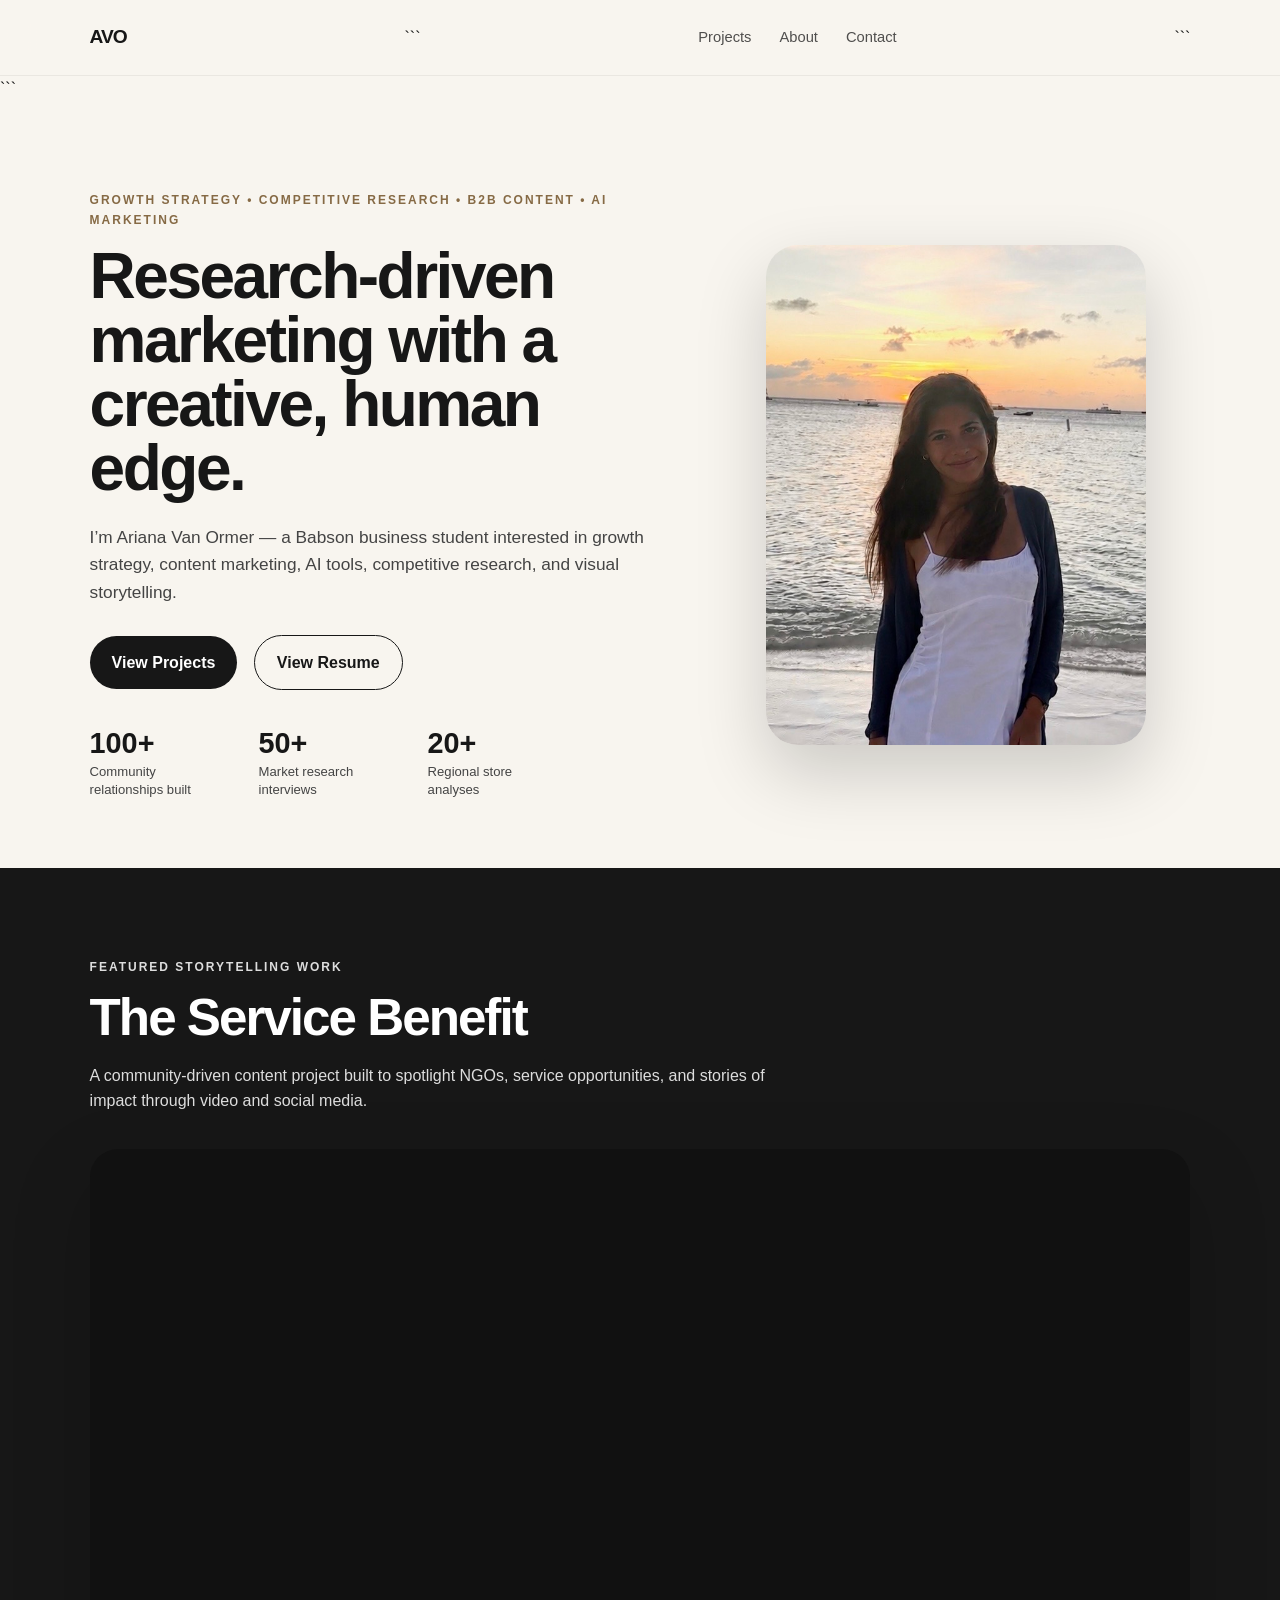
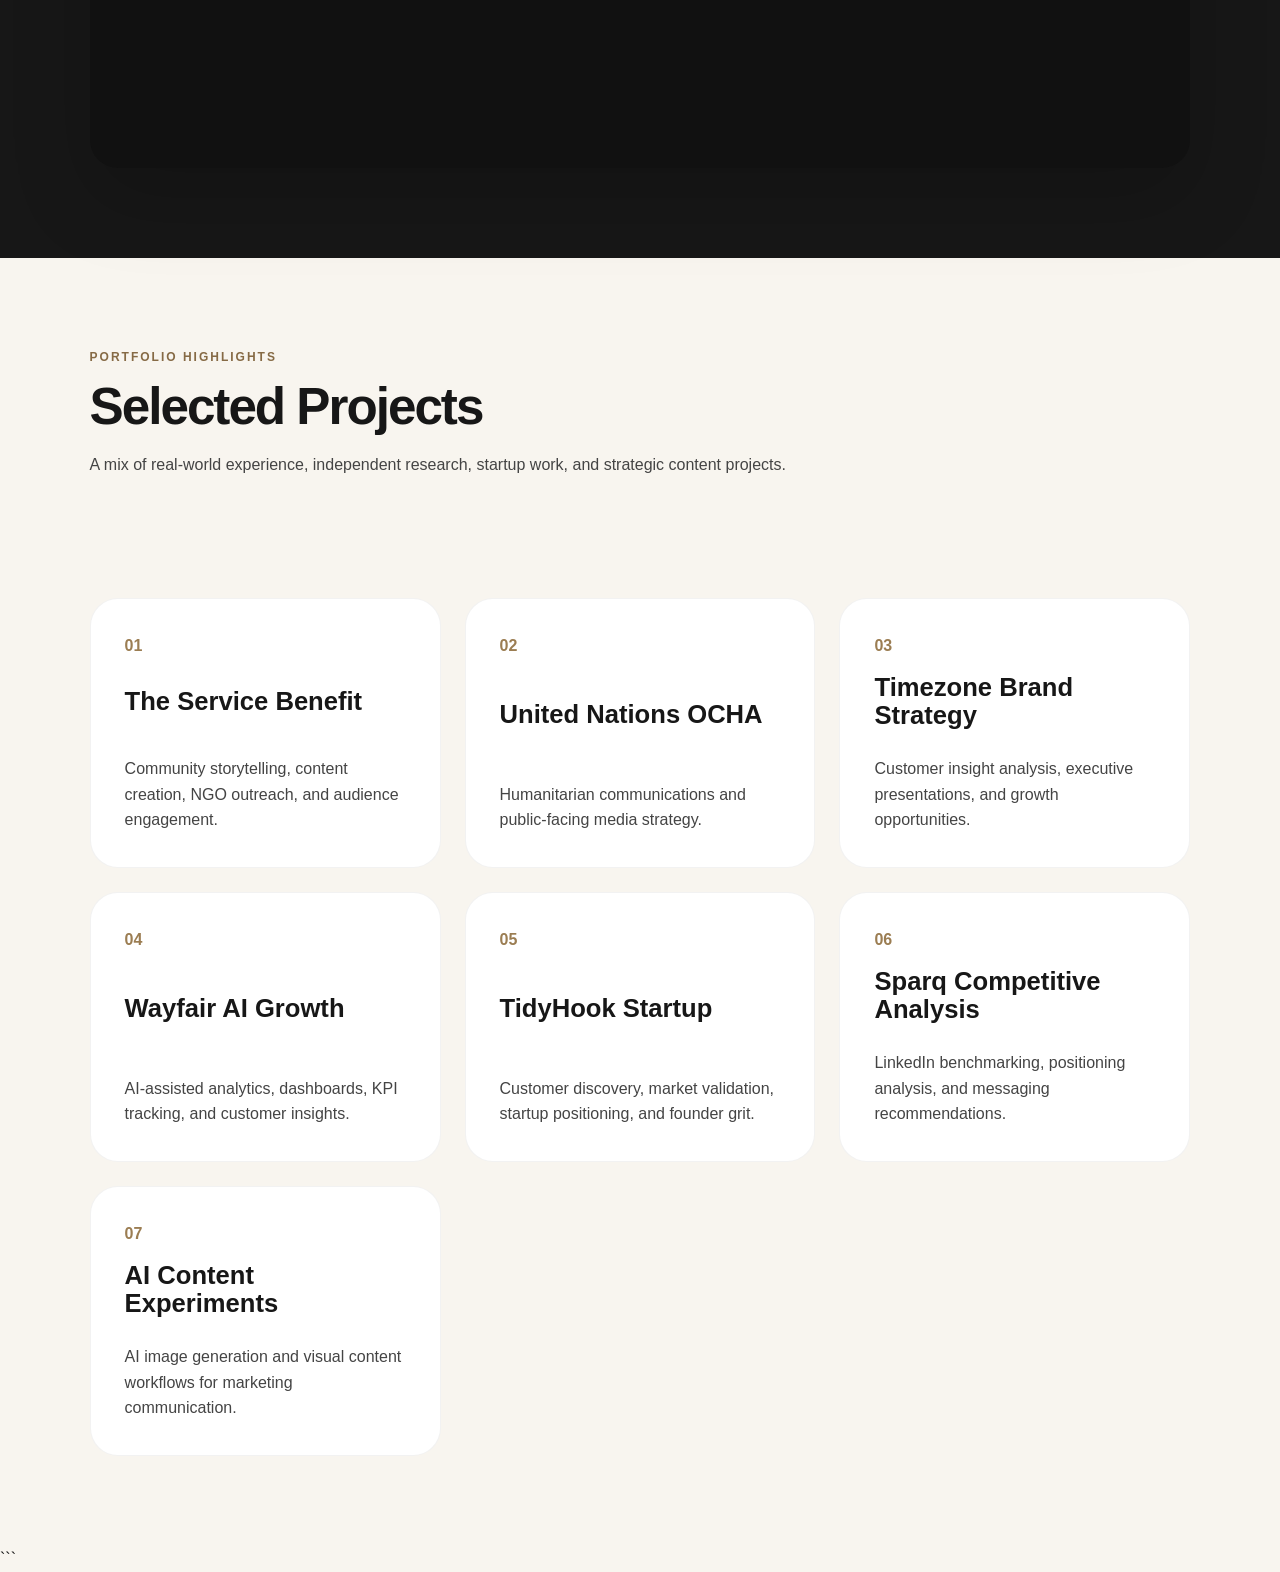
==== commit 41c7cad7: "updates" ====
--- a/index.html
+++ b/index.html
@@ -1,4 +1,5 @@
 <!DOCTYPE html>
+
 <html lang="en">
 <head>
   <meta charset="UTF-8" />
@@ -15,143 +16,146 @@
   <nav class="nav">
     <a href="index.html" class="logo">AVO</a>
 
-    <div class="nav-links">
-      <a href="projects.html">Projects</a>
-      <a href="about.html">About</a>
-      <a href="contact.html">Contact</a>
-    </div>
+```
+<div class="nav-links">
+  <a href="projects.html">Projects</a>
+  <a href="about.html">About</a>
+  <a href="contact.html">Contact</a>
+</div>
+```
+
   </nav>
 
   <main class="home-page">
 
-    <section class="clean-hero">
+```
+<section class="clean-hero">
 
-      <div class="clean-hero-text">
-        <p class="eyebrow">Growth Strategy • Competitive Research • B2B Content • AI Marketing</p>
+  <div class="clean-hero-text">
+    <p class="eyebrow">Growth Strategy • Competitive Research • B2B Content • AI Marketing</p>
 
-        <h1>Research-driven marketing with a creative, human edge.</h1>
+    <h1>Research-driven marketing with a creative, human edge.</h1>
 
-        <p class="clean-subtext">
-          I’m Ariana Van Ormer — a Babson business student interested in growth strategy,
-          content marketing, AI tools, competitive research, and visual storytelling.
-        </p>
+    <p class="clean-subtext">
+      I’m Ariana Van Ormer — a Babson business student interested in growth strategy,
+      content marketing, AI tools, competitive research, and visual storytelling.
+    </p>
 
-        <div class="hero-buttons">
-          <a href="projects.html" class="btn primary">View Projects</a>
-          <a href="docs/Ariana Van Ormer - Resume.pdf" class="btn secondary" target="_blank">View Resume</a>
-        </div>
+    <div class="hero-buttons">
+      <a href="projects.html" class="btn primary">View Projects</a>
+      <a href="docs/Ariana Van Ormer - Resume.pdf" class="btn secondary" target="_blank">View Resume</a>
+    </div>
 
-        <div class="clean-stats">
-          <div>
-            <h3>100+</h3>
-            <p>Community relationships built</p>
-          </div>
-
-          <div>
-            <h3>50+</h3>
-            <p>Market research interviews</p>
-          </div>
-
-          <div>
-            <h3>20+</h3>
-            <p>Regional store analyses</p>
-          </div>
-        </div>
+    <div class="clean-stats">
+      <div>
+        <h3>100+</h3>
+        <p>Community relationships built</p>
       </div>
 
-      <div class="clean-hero-photo">
-        <img src="assets/images/about-me/headshot.jpg" alt="Ariana Van Ormer" />
+      <div>
+        <h3>50+</h3>
+        <p>Market research interviews</p>
       </div>
 
-    </section>
+      <div>
+        <h3>20+</h3>
+        <p>Regional store analyses</p>
+      </div>
+    </div>
+  </div>
 
-    <section class="video-feature">
-      <p class="eyebrow">Featured Storytelling Work</p>
+  <div class="clean-hero-photo">
+    <img src="assets/images/about-me/headshot.jpg" alt="Ariana Van Ormer" />
+  </div>
 
-      <h2>The Service Benefit</h2>
+</section>
 
-      <p>
-        A community-driven content project built to spotlight NGOs, service opportunities,
-        and stories of impact through video and social media.
-      </p>
+<section class="video-feature">
+  <p class="eyebrow">Featured Storytelling Work</p>
 
-      <div class="youtube-frame">
-        <iframe
-          src="https://www.youtube.com/embed/CHI6jmETWxI"
-          title="The Service Benefit Featured Video"
-          frameborder="0"
-          allowfullscreen>
-        </iframe>
-      </div>
-    </section>
+  <h2>The Service Benefit</h2>
 
-    <section class="home-section">
-      <p class="eyebrow">Portfolio Highlights</p>
+  <p>
+    A community-driven content project built to spotlight NGOs, service opportunities,
+    and stories of impact through video and social media.
+  </p>
 
-      <h2>Selected Projects</h2>
+  <div class="youtube-frame">
+    <iframe
+      src="https://www.youtube.com/embed/CHI6jmETWxI"
+      title="The Service Benefit Featured Video"
+      frameborder="0"
+      allowfullscreen>
+    </iframe>
+  </div>
+</section>
 
-      <p class="section-intro">
-        A mix of real-world experience, independent research, startup work, and strategic content projects.
-      </p>
-    </section>
+<section class="home-section">
+  <p class="eyebrow">Portfolio Highlights</p>
 
-    <section class="project-grid">
+  <h2>Selected Projects</h2>
 
-      <a class="project-card" href="projects/service-benefit.html">
-        <span>01</span>
-        <h3>The Service Benefit</h3>
-        <p>Community storytelling, content creation, NGO outreach, and audience engagement.</p>
-      </a>
+  <p class="section-intro">
+    A mix of real-world experience, independent research, startup work, and strategic content projects.
+  </p>
+</section>
 
-      <a class="project-card" href="projects/un-ocha.html">
-        <span>02</span>
-        <h3>United Nations OCHA</h3>
-        <p>Humanitarian communications and public-facing media strategy.</p>
-      </a>
+<section class="project-grid">
 
-      <a class="project-card" href="projects/timezone-brand-strategy.html">
-        <span>03</span>
-        <h3>Timezone Brand Strategy</h3>
-        <p>Customer insight analysis, executive presentations, and growth opportunities.</p>
-      </a>
+  <a class="project-card" href="projects/service-benefit.html">
+    <span>01</span>
+    <h3>The Service Benefit</h3>
+    <p>Community storytelling, content creation, NGO outreach, and audience engagement.</p>
+  </a>
 
-      <a class="project-card" href="projects/wayfair-ai-growth.html">
-        <span>04</span>
-        <h3>Wayfair AI Growth</h3>
-        <p>AI-assisted analytics, dashboards, KPI tracking, and customer insights.</p>
-      </a>
+  <a class="project-card" href="projects/un-ocha.html">
+    <span>02</span>
+    <h3>United Nations OCHA</h3>
+    <p>Humanitarian communications and public-facing media strategy.</p>
+  </a>
 
-      <a class="project-card" href="projects/tidyhook-startup.html">
-        <span>05</span>
-        <h3>TidyHook Startup</h3>
-        <p>Customer discovery, market validation, startup positioning, and founder grit.</p>
-      </a>
+  <a class="project-card" href="projects/timezone-brand-strategy.html">
+    <span>03</span>
+    <h3>Timezone Brand Strategy</h3>
+    <p>Customer insight analysis, executive presentations, and growth opportunities.</p>
+  </a>
 
-      <a class="project-card" href="projects/competitive-analysis.html">
-        <span>06</span>
-        <h3>Sparq Competitive Analysis</h3>
-        <p>LinkedIn benchmarking, positioning analysis, and messaging recommendations.</p>
-      </a>
+  <a class="project-card" href="projects/wayfair-ai-growth.html">
+    <span>04</span>
+    <h3>Wayfair AI Growth</h3>
+    <p>AI-assisted analytics, dashboards, KPI tracking, and customer insights.</p>
+  </a>
 
-      <a class="project-card" href="projects/linkedin-strategy-lab.html">
-        <span>07</span>
-        <h3>LinkedIn Strategy Lab</h3>
-        <p>B2B thought leadership, content planning, and employee advocacy strategy.</p>
-      </a>
+  <a class="project-card" href="projects/tidyhook-startup.html">
+    <span>05</span>
+    <h3>TidyHook Startup</h3>
+    <p>Customer discovery, market validation, startup positioning, and founder grit.</p>
+  </a>
 
-      <a class="project-card" href="projects/ai-content-experiments.html">
-        <span>08</span>
-        <h3>AI Content Experiments</h3>
-        <p>AI image generation and visual content workflows for marketing communication.</p>
-      </a>
+  <a class="project-card" href="projects/competitive-analysis.html">
+    <span>06</span>
+    <h3>Sparq Competitive Analysis</h3>
+    <p>LinkedIn benchmarking, positioning analysis, and messaging recommendations.</p>
+  </a>
 
-    </section>
+  <a class="project-card" href="projects/ai-content-experiments.html">
+    <span>07</span>
+    <h3>AI Content Experiments</h3>
+    <p>AI image generation and visual content workflows for marketing communication.</p>
+  </a>
+
+</section>
+```
 
   </main>
 
   <script src="js/main.js"></script>
+
   <script src="js/navigation.js"></script>
+
   <script src="js/animations.js"></script>
+
   <script src="js/charts.js"></script>
+
 </body>
-</html>+</html>
